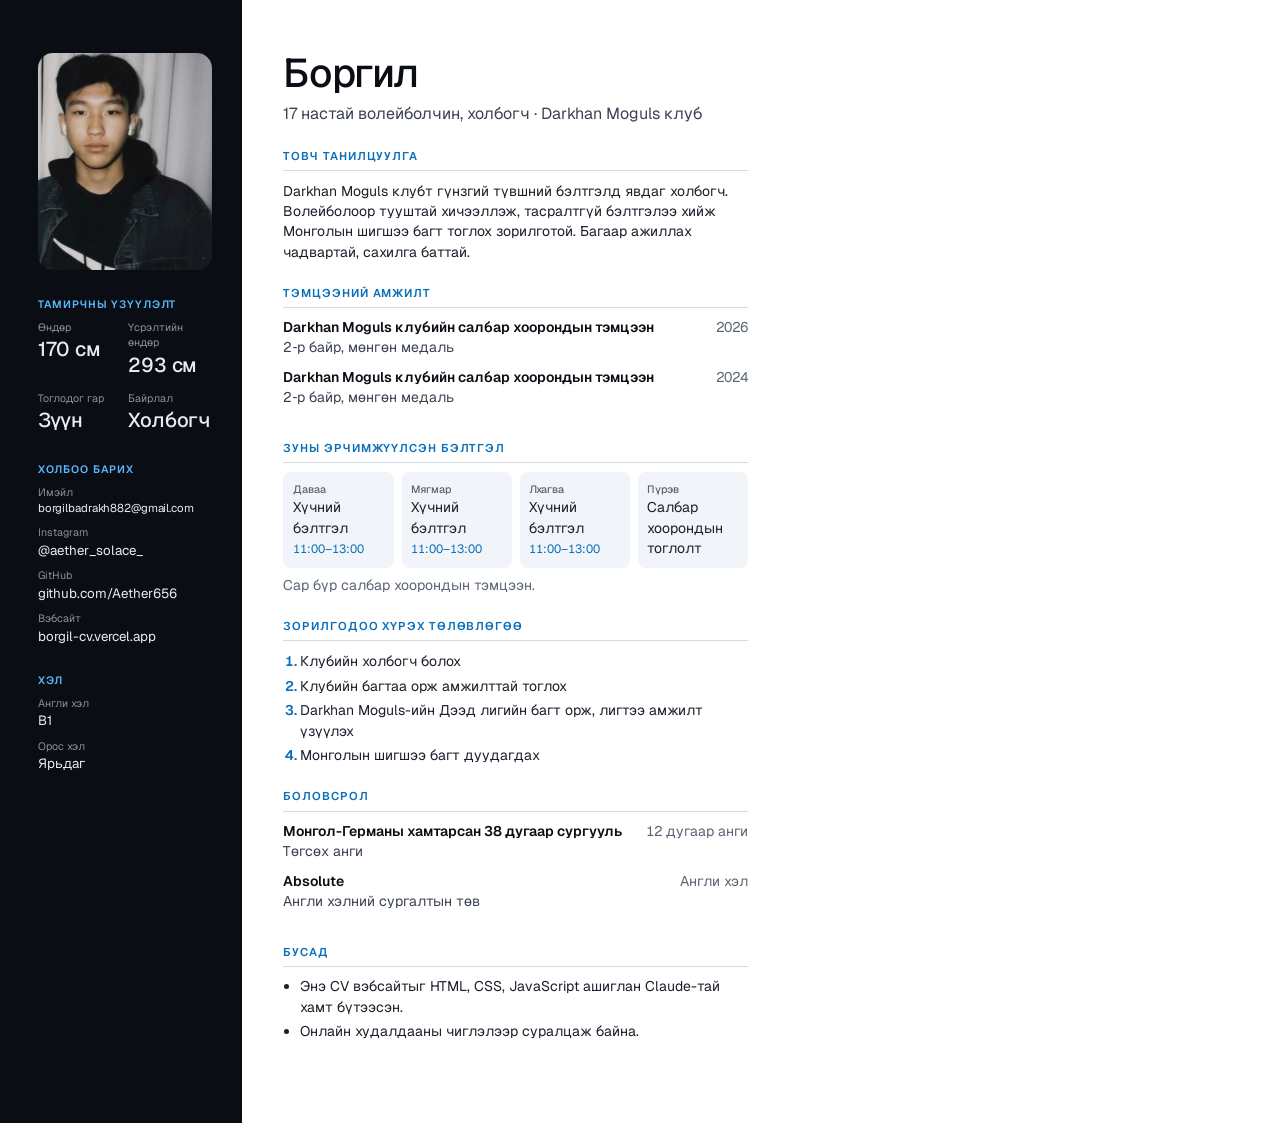
==== cv/cv.html @ d2b7c57b "Add one-page CV as PDF (MN/EN) with download buttons Co-Authored-By: Claude Opus 5.5 <noreply@anthro" ====
<!doctype html>
<!-- One-page A4 CV, the source of cv/borgil-cv-mn.pdf and cv/borgil-cv-en.pdf.
     Open with ?lang=en for English. Rebuild the PDFs with cv/build.ps1 after editing. -->
<html lang="mn">
<head>
<meta charset="utf-8">
<title>Боргил — CV</title>
<link rel="preconnect" href="https://fonts.googleapis.com">
<link rel="preconnect" href="https://fonts.gstatic.com" crossorigin>
<link href="https://fonts.googleapis.com/css2?family=Geist:wght@400..600&display=block" rel="stylesheet">
<style>
  @page { size: A4; margin: 0; }
  * { box-sizing: border-box; }
  html, body { margin: 0; background: #fff; }
  body { font: 400 10.5pt/1.45 "Geist", "Segoe UI", system-ui, sans-serif; color: #1a1f2b; -webkit-print-color-adjust: exact; print-color-adjust: exact; }
  .page { width: 210mm; height: 297mm; display: grid; grid-template-columns: 64mm 1fr; overflow: hidden; }
  aside { background: #0a0d14; color: #e9edf3; padding: 14mm 8mm 12mm 10mm; display: flex; flex-direction: column; gap: 7mm; }
  aside img { width: 100%; aspect-ratio: 4 / 5; object-fit: cover; object-position: 50% 20%; border-radius: 4mm; display: block; }
  aside h3 { margin: 0 0 2mm; font-size: 8pt; font-weight: 600; letter-spacing: .08em; text-transform: uppercase; color: #5ab9fc; }
  aside dl { margin: 0; display: grid; gap: 2.2mm; }
  aside dt { font-size: 8pt; color: #8891a1; }
  aside dd { margin: 0; font-size: 10pt; }
  aside .big dd { font-size: 15pt; font-weight: 500; letter-spacing: -.01em; }
  aside .big { grid-template-columns: 1fr 1fr; gap: 3mm 2mm; }
  aside a { color: #e9edf3; text-decoration: none; }
  aside .mail { font-size: 8.6pt; white-space: nowrap; letter-spacing: -.01em; }
  main { padding: 14mm 12mm 12mm 11mm; display: flex; flex-direction: column; gap: 6mm; }
  header h1 { margin: 0; font-size: 30pt; line-height: 1; font-weight: 500; letter-spacing: -.035em; color: #0a0d14; }
  header p { margin: 2.5mm 0 0; font-size: 12pt; color: #3a4252; }
  section h2 { margin: 0 0 2.5mm; padding-bottom: 1.5mm; border-bottom: .3mm solid #d6dbe3; font-size: 8.5pt; font-weight: 600; letter-spacing: .08em; text-transform: uppercase; color: #0a6fb8; }
  section p { margin: 0; }
  .item { display: grid; grid-template-columns: 1fr auto; gap: 0 4mm; margin-bottom: 2.5mm; }
  .item b { font-weight: 600; color: #0a0d14; }
  .item > span { color: #5b6475; font-variant-numeric: tabular-nums; }
  .item p { grid-column: 1 / -1; color: #3a4252; }
  ol, ul { margin: 0; padding-left: 4.5mm; display: grid; gap: 1.2mm; }
  .steps li::marker { color: #0a6fb8; font-weight: 600; }
  .week { display: grid; grid-template-columns: repeat(4, 1fr); gap: 2mm; }
  .week div { padding: 2.5mm; border-radius: 2mm; background: #f1f4f8; }
  .week b { display: block; font-size: 8pt; color: #5b6475; font-weight: 500; }
  .week i { font-style: normal; font-size: 9pt; color: #0a6fb8; font-variant-numeric: tabular-nums; }
  .muted { color: #5b6475; }
  [data-lang="en"] .mn, [data-lang="mn"] .en { display: none; }
</style>
</head>
<body data-lang="mn">
<div class="page">
  <aside>
    <img src="../assets/img/portrait.jpg" alt="">
    <div>
      <h3><span class="mn">Тамирчны үзүүлэлт</span><span class="en">Athlete profile</span></h3>
      <dl class="big">
        <div><dt><span class="mn">Өндөр</span><span class="en">Height</span></dt><dd>170 <span class="mn">см</span><span class="en">cm</span></dd></div>
        <div><dt><span class="mn">Үсрэлтийн өндөр</span><span class="en">Jump reach</span></dt><dd>293 <span class="mn">см</span><span class="en">cm</span></dd></div>
        <div><dt><span class="mn">Тоглодог гар</span><span class="en">Dominant hand</span></dt><dd><span class="mn">Зүүн</span><span class="en">Left</span></dd></div>
        <div><dt><span class="mn">Байрлал</span><span class="en">Position</span></dt><dd><span class="mn">Холбогч</span><span class="en">Setter</span></dd></div>
      </dl>
    </div>
    <div>
      <h3><span class="mn">Холбоо барих</span><span class="en">Contact</span></h3>
      <dl>
        <div><dt><span class="mn">Имэйл</span><span class="en">Email</span></dt><dd class="mail"><a href="mailto:borgilbadrakh882@gmail.com">borgilbadrakh882@gmail.com</a></dd></div>
        <div><dt>Instagram</dt><dd><a href="https://www.instagram.com/aether_solace_/">@aether_solace_</a></dd></div>
        <div><dt>GitHub</dt><dd><a href="https://github.com/Aether656">github.com/Aether656</a></dd></div>
        <div><dt><span class="mn">Вэбсайт</span><span class="en">Website</span></dt><dd><a href="https://borgil-cv.vercel.app">borgil-cv.vercel.app</a></dd></div>
      </dl>
    </div>
    <div>
      <h3><span class="mn">Хэл</span><span class="en">Languages</span></h3>
      <dl>
        <div><dt><span class="mn">Англи хэл</span><span class="en">English</span></dt><dd>B1</dd></div>
        <div><dt><span class="mn">Орос хэл</span><span class="en">Russian</span></dt><dd><span class="mn">Ярьдаг</span><span class="en">Conversational</span></dd></div>
      </dl>
    </div>
  </aside>

  <main>
    <header>
      <h1><span class="mn">Боргил</span><span class="en">Borgil</span></h1>
      <p><span class="mn">17 настай волейболчин, холбогч · Darkhan Moguls клуб</span><span class="en">17-year-old volleyball setter · Darkhan Moguls club</span></p>
    </header>

    <section>
      <h2><span class="mn">Товч танилцуулга</span><span class="en">Profile</span></h2>
      <p class="mn">Darkhan Moguls клубт гүнзгий түвшний бэлтгэлд явдаг холбогч. Волейболоор тууштай хичээллэж, тасралтгүй бэлтгэлээ хийж Монголын шигшээ багт тоглох зорилготой. Багаар ажиллах чадвартай, сахилга баттай.</p>
      <p class="en">A setter training in the advanced group at Darkhan Moguls club. I train steadily and without breaks, with the goal of playing for Mongolia's national team. A disciplined team player.</p>
    </section>

    <section>
      <h2><span class="mn">Тэмцээний амжилт</span><span class="en">Competition record</span></h2>
      <div class="item"><b><span class="mn">Darkhan Moguls клубийн салбар хоорондын тэмцээн</span><span class="en">Darkhan Moguls inter-branch tournament</span></b><span>2026</span><p><span class="mn">2&#8209;р байр, мөнгөн медаль</span><span class="en">2nd place, silver medal</span></p></div>
      <div class="item"><b><span class="mn">Darkhan Moguls клубийн салбар хоорондын тэмцээн</span><span class="en">Darkhan Moguls inter-branch tournament</span></b><span>2024</span><p><span class="mn">2&#8209;р байр, мөнгөн медаль</span><span class="en">2nd place, silver medal</span></p></div>
    </section>

    <section>
      <h2><span class="mn">Зуны эрчимжүүлсэн бэлтгэл</span><span class="en">Summer intensive training</span></h2>
      <div class="week">
        <div><b><span class="mn">Даваа</span><span class="en">Monday</span></b><span class="mn">Хүчний бэлтгэл</span><span class="en">Strength</span><br><i>11:00–13:00</i></div>
        <div><b><span class="mn">Мягмар</span><span class="en">Tuesday</span></b><span class="mn">Хүчний бэлтгэл</span><span class="en">Strength</span><br><i>11:00–13:00</i></div>
        <div><b><span class="mn">Лхагва</span><span class="en">Wednesday</span></b><span class="mn">Хүчний бэлтгэл</span><span class="en">Strength</span><br><i>11:00–13:00</i></div>
        <div><b><span class="mn">Пүрэв</span><span class="en">Thursday</span></b><span class="mn">Салбар хоорондын тоглолт</span><span class="en">Inter-branch match</span></div>
      </div>
      <p class="muted" style="margin-top:2mm"><span class="mn">Сар бүр салбар хоорондын тэмцээн.</span><span class="en">An inter-branch tournament every month.</span></p>
    </section>

    <section>
      <h2><span class="mn">Зорилгодоо хүрэх төлөвлөгөө</span><span class="en">Plan to reach the goal</span></h2>
      <ol class="steps">
        <li><span class="mn">Клубийн холбогч болох</span><span class="en">Become the club's setter</span></li>
        <li><span class="mn">Клубийн багтаа орж амжилттай тоглох</span><span class="en">Make the club team and play well</span></li>
        <li><span class="mn">Darkhan Moguls-ийн Дээд лигийн багт орж, лигтээ амжилт үзүүлэх</span><span class="en">Join the Darkhan Moguls Premier League team and succeed in the league</span></li>
        <li><span class="mn">Монголын шигшээ багт дуудагдах</span><span class="en">Get called up to Mongolia's national team</span></li>
      </ol>
    </section>

    <section>
      <h2><span class="mn">Боловсрол</span><span class="en">Education</span></h2>
      <div class="item"><b><span class="mn">Монгол-Германы хамтарсан 38 дугаар сургууль</span><span class="en">Mongolian-German joint School No. 38</span></b><span><span class="mn">12 дугаар анги</span><span class="en">12th grade</span></span><p><span class="mn">Төгсөх анги</span><span class="en">Final year</span></p></div>
      <div class="item"><b>Absolute</b><span><span class="mn">Англи хэл</span><span class="en">English</span></span><p><span class="mn">Англи хэлний сургалтын төв</span><span class="en">English language centre</span></p></div>
    </section>

    <section>
      <h2><span class="mn">Бусад</span><span class="en">Other</span></h2>
      <ul>
        <li><span class="mn">Энэ CV вэбсайтыг HTML, CSS, JavaScript ашиглан Claude-тай хамт бүтээсэн.</span><span class="en">Built my CV website with HTML, CSS and JavaScript together with Claude.</span></li>
        <li><span class="mn">Онлайн худалдааны чиглэлээр суралцаж байна.</span><span class="en">Learning about running an online store.</span></li>
      </ul>
    </section>
  </main>
</div>
<script>
  const en = new URLSearchParams(location.search).get('lang') === 'en';
  if (en) { document.body.dataset.lang = 'en'; document.documentElement.lang = 'en'; document.title = 'Borgil — CV'; }
</script>
</body>
</html>
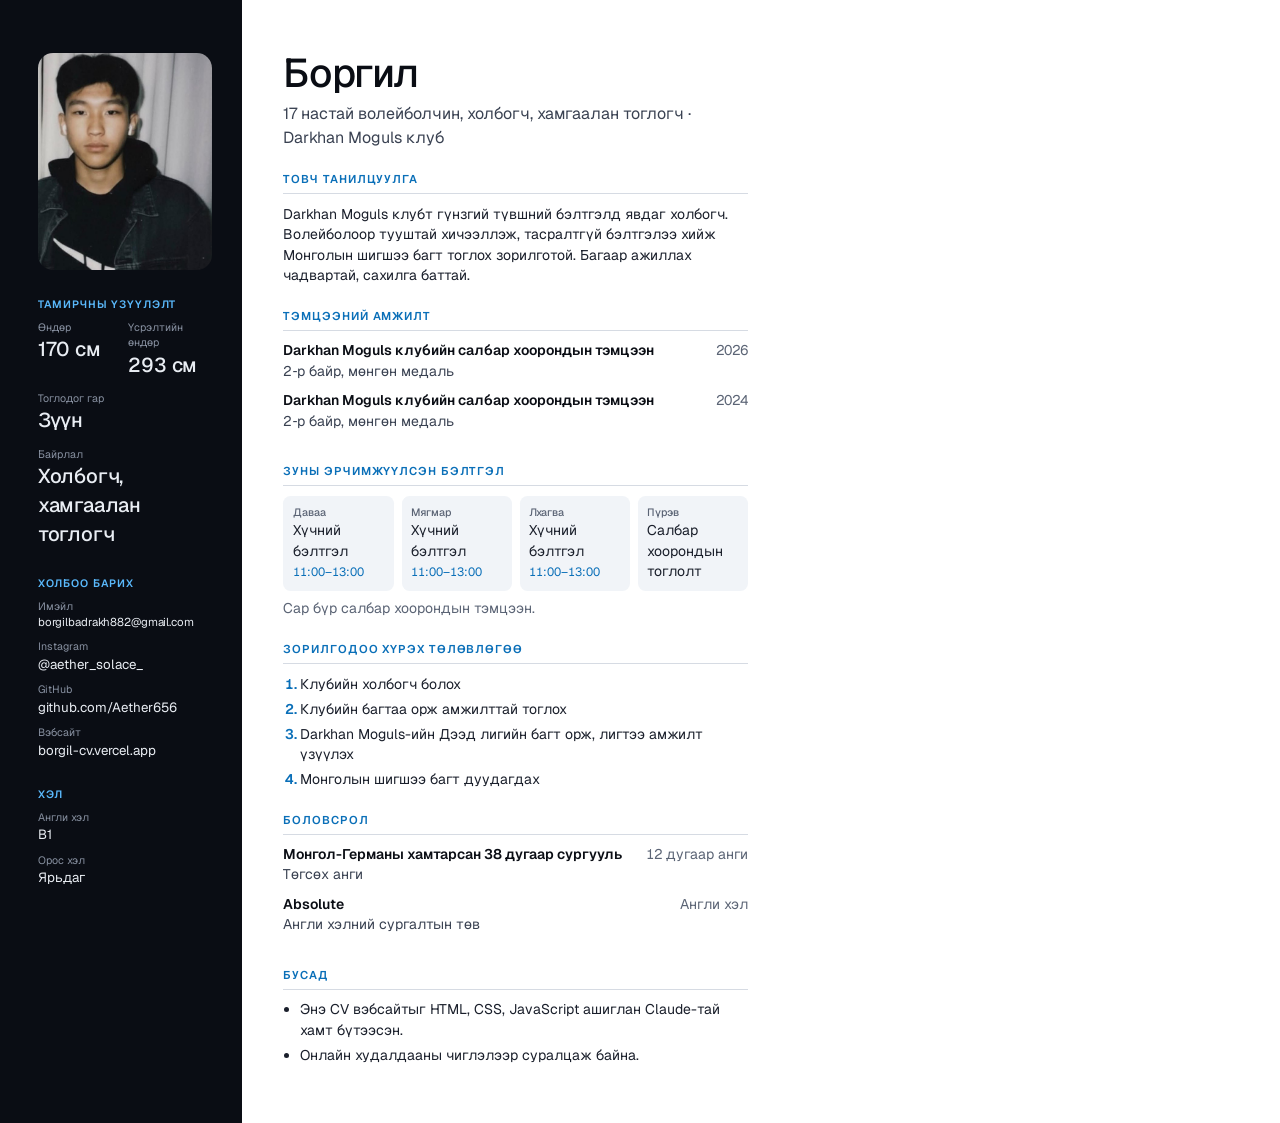
==== commit f7d8fb83: "Add libero to the CV PDFs Co-Authored-By: Claude Opus 5.5 <noreply@anthropic.com>" ====
--- a/cv/cv.html
+++ b/cv/cv.html
@@ -22,6 +22,7 @@
   aside dd { margin: 0; font-size: 10pt; }
   aside .big dd { font-size: 15pt; font-weight: 500; letter-spacing: -.01em; }
   aside .big { grid-template-columns: 1fr 1fr; gap: 3mm 2mm; }
+  aside .big .wide { grid-column: 1 / -1; }
   aside a { color: #e9edf3; text-decoration: none; }
   aside .mail { font-size: 8.6pt; white-space: nowrap; letter-spacing: -.01em; }
   main { padding: 14mm 12mm 12mm 11mm; display: flex; flex-direction: column; gap: 6mm; }
@@ -53,7 +54,7 @@
         <div><dt><span class="mn">Өндөр</span><span class="en">Height</span></dt><dd>170 <span class="mn">см</span><span class="en">cm</span></dd></div>
         <div><dt><span class="mn">Үсрэлтийн өндөр</span><span class="en">Jump reach</span></dt><dd>293 <span class="mn">см</span><span class="en">cm</span></dd></div>
         <div><dt><span class="mn">Тоглодог гар</span><span class="en">Dominant hand</span></dt><dd><span class="mn">Зүүн</span><span class="en">Left</span></dd></div>
-        <div><dt><span class="mn">Байрлал</span><span class="en">Position</span></dt><dd><span class="mn">Холбогч</span><span class="en">Setter</span></dd></div>
+        <div class="wide"><dt><span class="mn">Байрлал</span><span class="en">Position</span></dt><dd><span class="mn">Холбогч, хамгаалан тоглогч</span><span class="en">Setter, libero</span></dd></div>
       </dl>
     </div>
     <div>
@@ -77,7 +78,7 @@
   <main>
     <header>
       <h1><span class="mn">Боргил</span><span class="en">Borgil</span></h1>
-      <p><span class="mn">17 настай волейболчин, холбогч · Darkhan Moguls клуб</span><span class="en">17-year-old volleyball setter · Darkhan Moguls club</span></p>
+      <p><span class="mn">17 настай волейболчин, холбогч, хамгаалан тоглогч · Darkhan Moguls клуб</span><span class="en">17-year-old volleyball setter and libero · Darkhan Moguls club</span></p>
     </header>
 
     <section>
